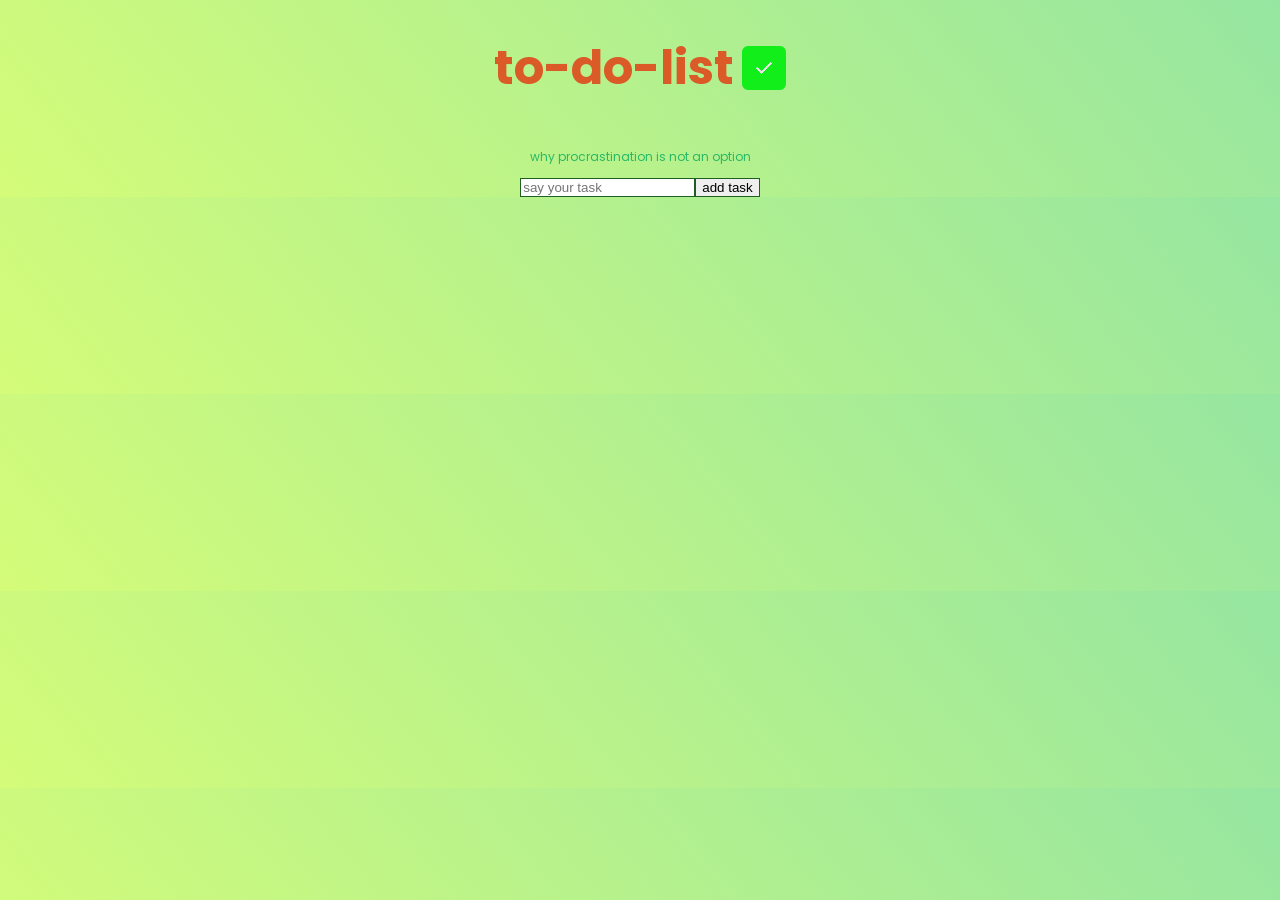
==== task.html @ 419295b9 "test the js" ====
<!DOCTYPE html>
<html lang="pt-br">
<head>
    <meta charset="UTF-8">
    <meta name="viewport" content="width=device-width, initial-scale=1.0">
    <title>toDoList</title>
    <link rel="stylesheet" href="task.css">
    <link rel="stylesheet" href="https://fonts.googleapis.com/css2?family=Material+Symbols+Outlined:opsz,wght,FILL,GRAD@20..48,100..700,0..1,-50..200&icon_names=check_circle" />
    <link rel="preconnect" href="https://fonts.googleapis.com">
<link rel="preconnect" href="https://fonts.gstatic.com" crossorigin>
<link href="https://fonts.googleapis.com/css2?family=Poppins:ital,wght@0,100;0,200;0,300;0,400;0,500;0,600;0,700;0,800;0,900;1,100;1,200;1,300;1,400;1,500;1,600;1,700;1,800;1,900&display=swap" rel="stylesheet">
</head>
<body>
   <header id="boxPresentation">
    <h1>to-do-list</h1> 
    <img src="images/check.png" alt="iconName">
   </header>
   <div>
    <p id="phrase">why procrastination is not an option</p>
   </div>
   <div id="writing">
    <input id="sayTask" type="text" placeholder="say your task">
    <button id="send" class="add" onclick="Teste()"> add task</button>
   </div>


    
    <script src="task.js"></script>
</body>
</html>
---- task.css ----
*{
    box-sizing: border-box;


}
body{
    margin: 0;
    padding: 0;
    font-family: "Poppins", sans-serif;
    background:linear-gradient(50deg, #d4fc79, #96e6a1) ;
}
#boxPresentation{
    display: flex;
    flex-direction: row; 
    align-items: center;     
    justify-content: center; 
    gap: 8px;
    
}

h1{
    text-align: center;
    font-size: 3rem;
    color: rgb(218, 90, 40);
}
img[alt="iconName"] {
    border: 2px solid #12ee19;
    background-color: #12ee19;
    padding: 8px;
    border-radius: 6px;
  }
  #phrase{
    text-align: center;
    font-size: 12px;
    color: rgb(41, 185, 101);
  }
  #writing{
    display: flex;
    flex-direction: row; 
    align-items: center;     
    justify-content: center; 
  }
  #sayTask{
    border: 1px, solid, rgb(31, 95, 31);
  }
  #send{
    border: 1px, solid, rgb(31, 95, 31);
  }
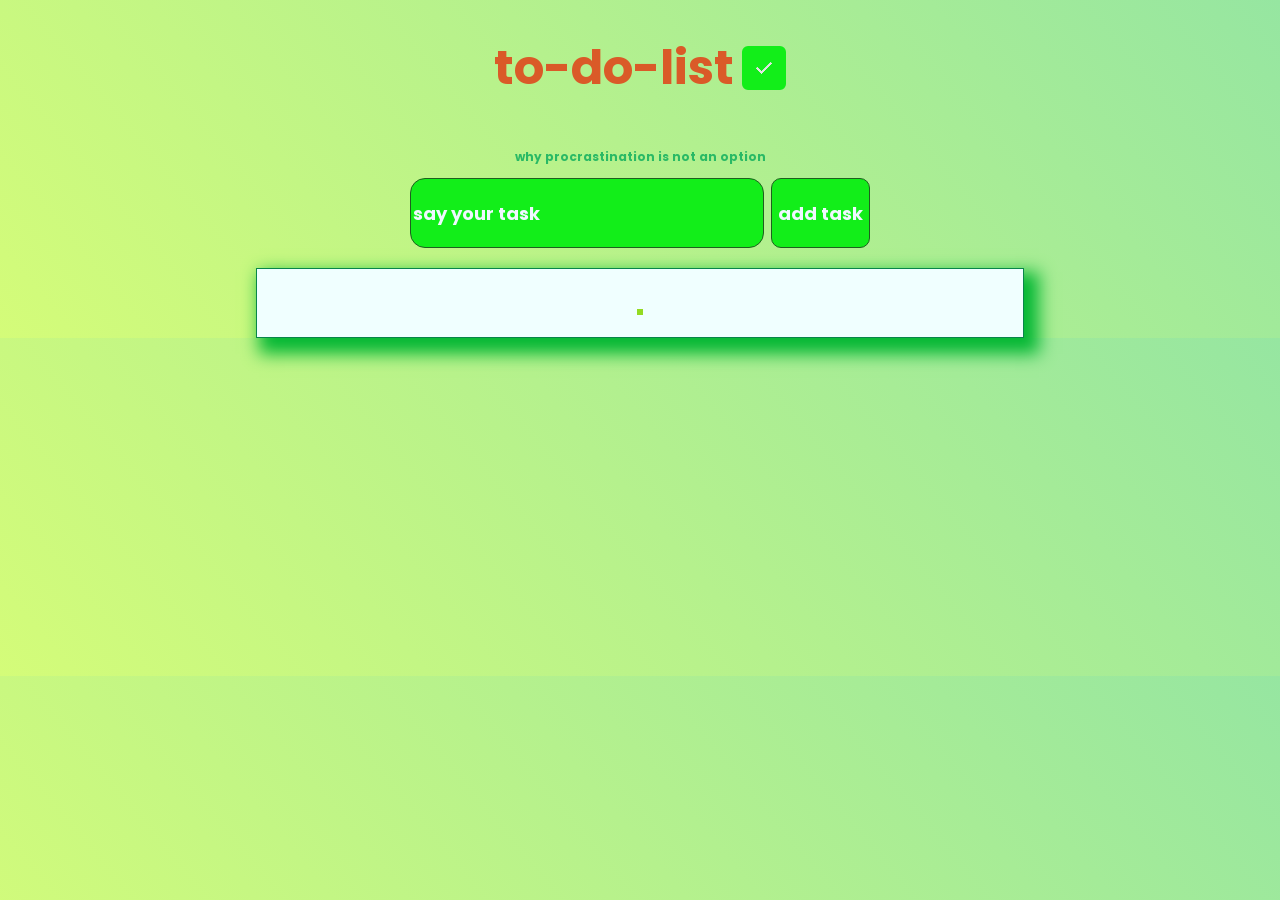
==== commit fa4aeb73: "created task list" ====
--- a/task.html
+++ b/task.html
@@ -22,7 +22,18 @@
     <input id="sayTask" type="text" placeholder="say your task">
     <button id="send" class="add" onclick="Teste()"> add task</button>
    </div>
+    <main id="toDoList">
+        <div id="itens" >
+            <div id="icon-item">
+                <div id="name-item">
+                    <div id="botao-item">
+                        
+                    </div>
 
+                </div>
+            </div>
+        </div>
+    </main>
 
     
     <script src="task.js"></script>
--- a/task.css
+++ b/task.css
@@ -33,16 +33,68 @@
     text-align: center;
     font-size: 12px;
     color: rgb(41, 185, 101);
+    font-weight: bold; 
   }
   #writing{
     display: flex;
     flex-direction: row; 
     align-items: center;     
     justify-content: center; 
+    gap: 7px;
+    margin-bottom: 20px;
   }
   #sayTask{
     border: 1px, solid, rgb(31, 95, 31);
+    height: 70px;
+    border-radius: 15px;
+    background: #12ee19;
+    color: aliceblue;
+    font-family: "Poppins", sans-serif;
+    font-size: large;
+  }
+  #sayTask::placeholder{
+    color: aliceblue;
+    font-family: "Poppins", sans-serif;
+    font-size: large;
+    font-weight: bold;        
   }
   #send{
     border: 1px, solid, rgb(31, 95, 31);
-  }+    height: 70px;
+    border-radius: 10px;
+    background: #12ee19;
+    font-family: "Poppins", sans-serif;
+    font-size: large;
+    color: aliceblue;
+    font-weight: bold;        
+  }
+  main{
+    display: flex;
+    flex-flow: row;
+    width: 90%;
+    margin: auto auto;
+    border: 1px, solid, rgb(8, 133, 74) ;
+    padding-top: 40px;
+    display: flex;
+    flex-flow: row wrap;
+    justify-content: center;
+    height: 70px;
+    width: 60%;
+    background-color: azure;
+    -moz-box-shadow: 9px 10px 16px 6px rgba(6,184,53,1);
+   box-shadow: 9px 10px 16px 6px rgba(6,184,53,1);
+  }
+  #icon-item{
+    flex: 10%;
+    border: 1px,solid,rgb(148, 219, 34);
+  }
+  #name-item{
+    flex: 75%;
+    border: 1px,solid,rgb(148, 219, 34);
+   
+  }
+  #botao-item{
+    flex: 15%;
+    border: 1px,solid,rgb(148, 219, 34);
+   
+  }
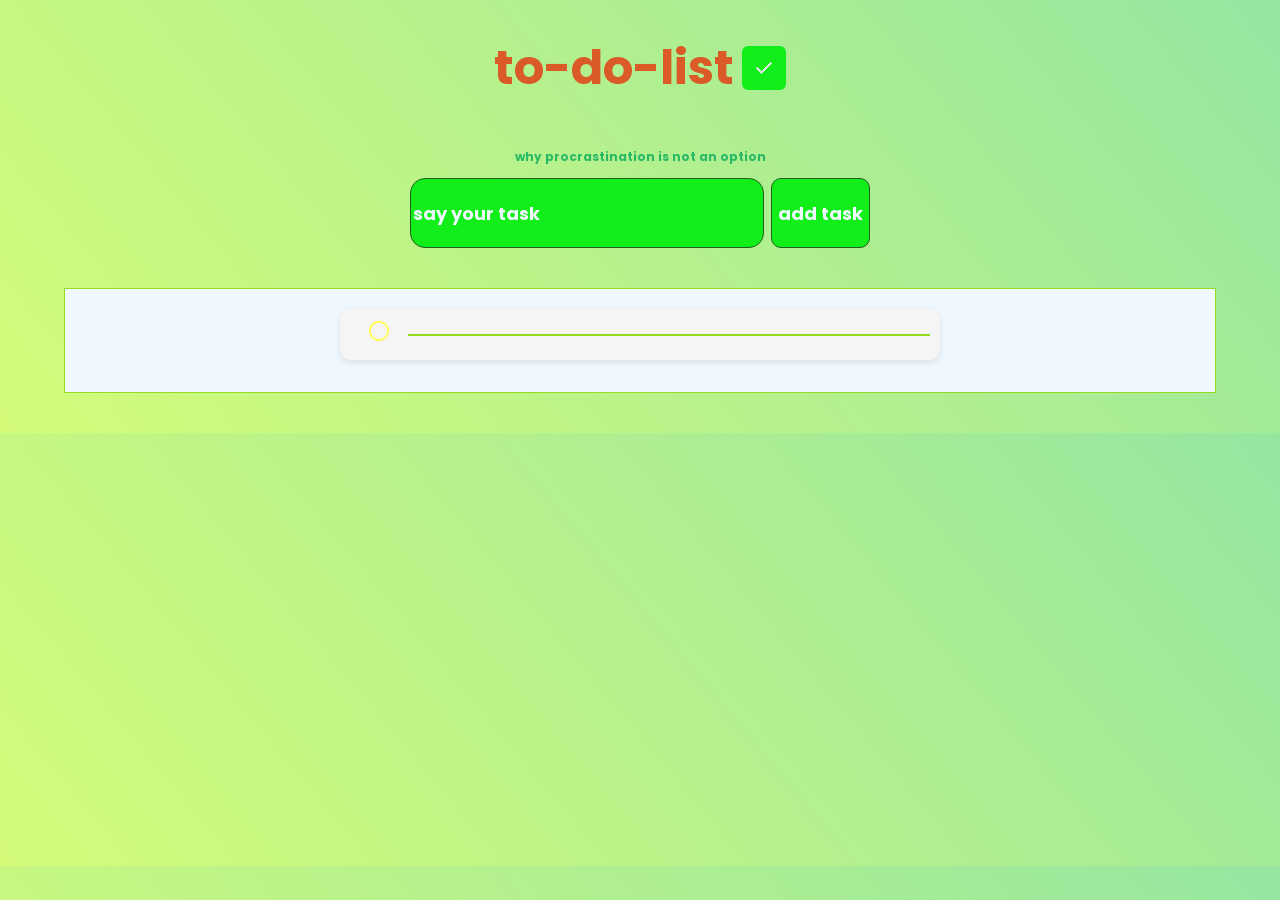
==== commit e3322ada: "html hierarchy fixed successfully" ====
--- a/task.html
+++ b/task.html
@@ -23,16 +23,18 @@
     <button id="send" class="add" onclick="Teste()"> add task</button>
    </div>
     <main id="toDoList">
-        <div id="itens" >
+        <div id="itens">
             <div id="icon-item">
-                <div id="name-item">
-                    <div id="botao-item">
-                        
-                    </div>
-
-                </div>
+              <img src="images/radio_button_unchecked_24dp_FFFF55_FILL0_wght400_GRAD0_opsz24.png" alt="noCheck">
             </div>
-        </div>
+            <div id="name-item">
+              
+            </div>
+            <div id="botao-item">
+              <!-- botões aqui -->
+            </div>
+          </div>
+          
     </main>
 
     
--- a/task.css
+++ b/task.css
@@ -68,33 +68,43 @@
     color: aliceblue;
     font-weight: bold;        
   }
-  main{
+  main {
     display: flex;
-    flex-flow: row;
+    flex-wrap: wrap;
+    gap: 16px;
     width: 90%;
-    margin: auto auto;
-    border: 1px, solid, rgb(8, 133, 74) ;
-    padding-top: 40px;
+    margin: 40px auto;
+    border: 1px solid rgb(148, 219, 34);
+    padding: 20px;
+    background-color: aliceblue;
+  }
+  
+  #itens {
     display: flex;
-    flex-flow: row wrap;
-    justify-content: center;
-    height: 70px;
-    width: 60%;
-    background-color: azure;
-    -moz-box-shadow: 9px 10px 16px 6px rgba(6,184,53,1);
-   box-shadow: 9px 10px 16px 6px rgba(6,184,53,1);
+    flex-direction: row;
+    align-items: center;
+    width: 100%;
+    max-width: 600px;
+    margin: 0 auto 12px;
+    background-color: #f5f5f5;
+    border-radius: 10px;
+    padding: 10px;
+    box-shadow: 0 2px 6px rgba(0, 0, 0, 0.1);
   }
-  #icon-item{
+  
+  #icon-item {
     flex: 10%;
-    border: 1px,solid,rgb(148, 219, 34);
+    text-align: center;
   }
-  #name-item{
+  
+  #name-item {
     flex: 75%;
-    border: 1px,solid,rgb(148, 219, 34);
-   
+    border: 1px solid rgb(148, 219, 34);
+    padding-left: 10px;
   }
-  #botao-item{
+  
+  #botao-item {
     flex: 15%;
-    border: 1px,solid,rgb(148, 219, 34);
-   
-  }
+    border: 1px solid rgb(148, 219, 34);
+    text-align: center;
+  }
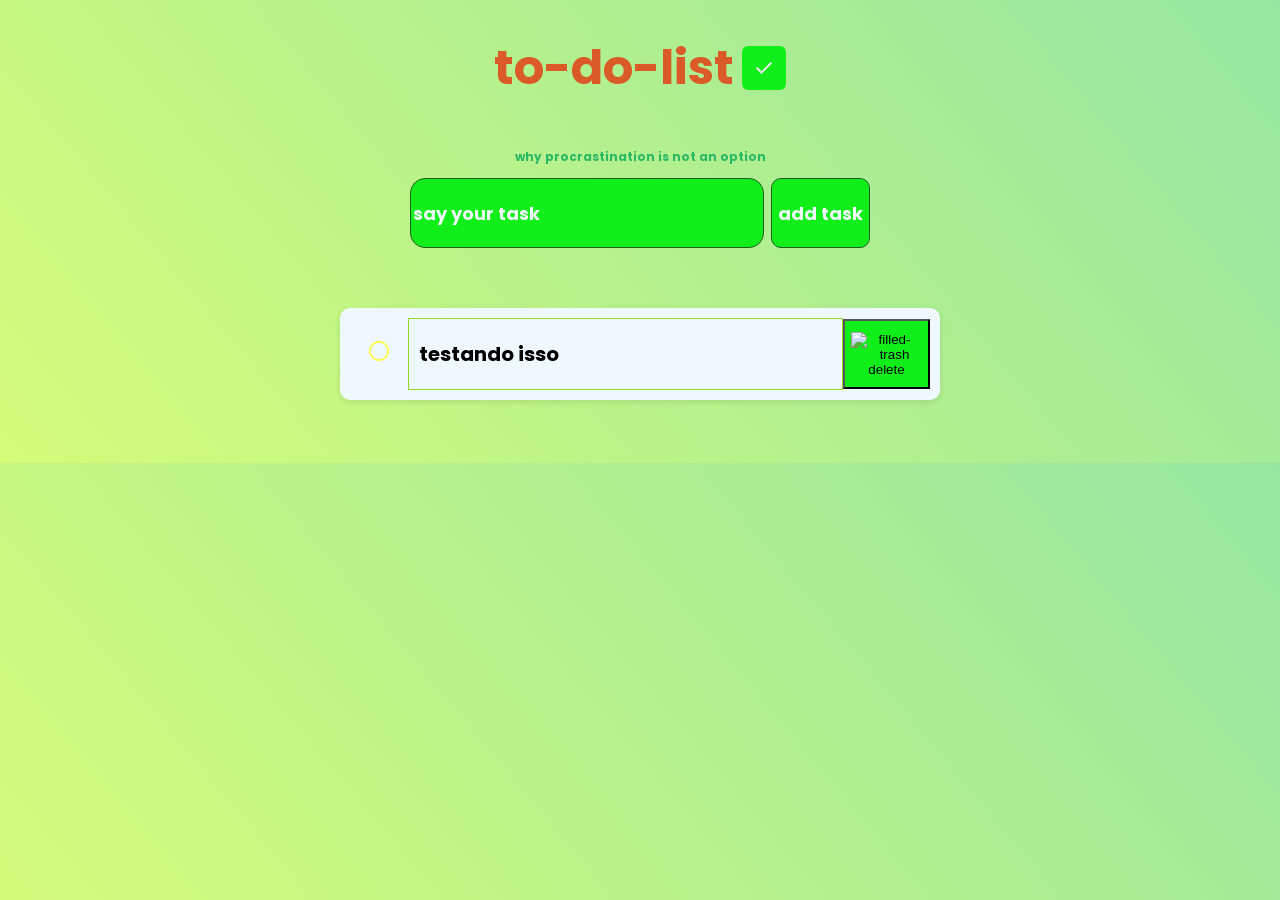
==== commit e48584a8: "main working and already tested" ====
--- a/task.html
+++ b/task.html
@@ -9,6 +9,7 @@
     <link rel="preconnect" href="https://fonts.googleapis.com">
 <link rel="preconnect" href="https://fonts.gstatic.com" crossorigin>
 <link href="https://fonts.googleapis.com/css2?family=Poppins:ital,wght@0,100;0,200;0,300;0,400;0,500;0,600;0,700;0,800;0,900;1,100;1,200;1,300;1,400;1,500;1,600;1,700;1,800;1,900&display=swap" rel="stylesheet">
+
 </head>
 <body>
    <header id="boxPresentation">
@@ -28,13 +29,12 @@
               <img src="images/radio_button_unchecked_24dp_FFFF55_FILL0_wght400_GRAD0_opsz24.png" alt="noCheck">
             </div>
             <div id="name-item">
-              
+              <p>testando isso</p>
             </div>
             <div id="botao-item">
-              <!-- botões aqui -->
+              <button  class="delete" id="delete">  <img width="15" height="15" src="https://img.icons8.com/ios-glyphs/30/filled-trash.png" alt="filled-trash"/> delete </button>
             </div>
-          </div>
-          
+          </div>          
     </main>
 
     
--- a/task.css
+++ b/task.css
@@ -74,9 +74,8 @@
     gap: 16px;
     width: 90%;
     margin: 40px auto;
-    border: 1px solid rgb(148, 219, 34);
     padding: 20px;
-    background-color: aliceblue;
+   
   }
   
   #itens {
@@ -90,6 +89,8 @@
     border-radius: 10px;
     padding: 10px;
     box-shadow: 0 2px 6px rgba(0, 0, 0, 0.1);
+    background-color: aliceblue;
+    margin-bottom: 3px;
   }
   
   #icon-item {
@@ -101,10 +102,19 @@
     flex: 75%;
     border: 1px solid rgb(148, 219, 34);
     padding-left: 10px;
+    font-size: 20px;
+    font-weight: bold;
   }
   
   #botao-item {
     flex: 15%;
-    border: 1px solid rgb(148, 219, 34);
     text-align: center;
-  }+    
+  }
+  #delete{
+    background-color: #12ee19;
+    height: 70px;
+  }
+  #delete:hover{
+  background-color: rgb(230, 15, 15); 
+  }
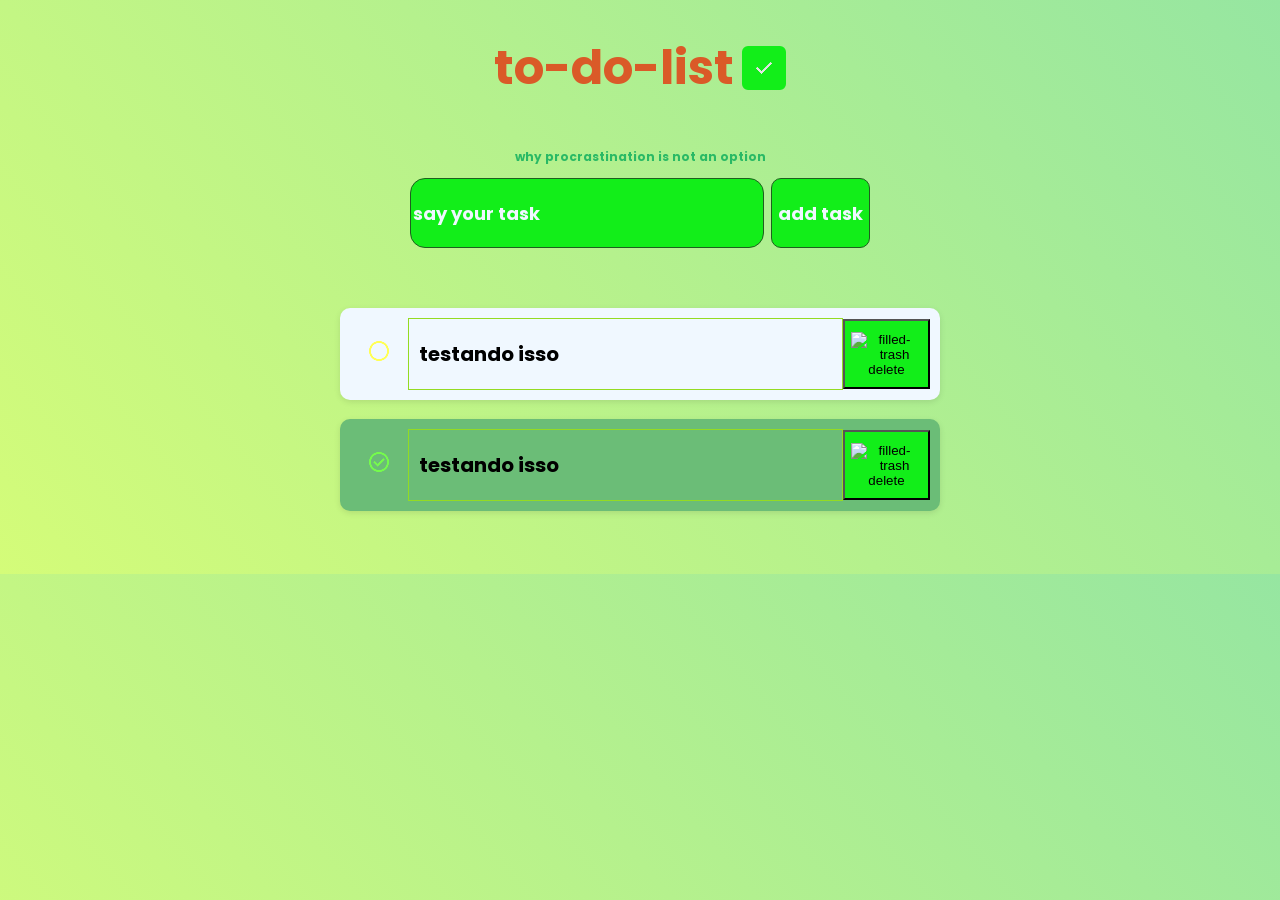
==== commit 38f699b9: "Performed code refactoring by replacing unique IDs with reusable classes to allow for the implementa" ====
--- a/task.html
+++ b/task.html
@@ -7,37 +7,46 @@
     <link rel="stylesheet" href="task.css">
     <link rel="stylesheet" href="https://fonts.googleapis.com/css2?family=Material+Symbols+Outlined:opsz,wght,FILL,GRAD@20..48,100..700,0..1,-50..200&icon_names=check_circle" />
     <link rel="preconnect" href="https://fonts.googleapis.com">
-<link rel="preconnect" href="https://fonts.gstatic.com" crossorigin>
-<link href="https://fonts.googleapis.com/css2?family=Poppins:ital,wght@0,100;0,200;0,300;0,400;0,500;0,600;0,700;0,800;0,900;1,100;1,200;1,300;1,400;1,500;1,600;1,700;1,800;1,900&display=swap" rel="stylesheet">
-
+    <link rel="preconnect" href="https://fonts.gstatic.com" crossorigin>
+    <link href="https://fonts.googleapis.com/css2?family=Poppins:ital,wght@0,100;0,200;0,300;0,400;0,500;0,600;0,700;0,800;0,900&display=swap" rel="stylesheet">
 </head>
 <body>
-   <header id="boxPresentation">
+   <header class="boxPresentation">
     <h1>to-do-list</h1> 
     <img src="images/check.png" alt="iconName">
    </header>
    <div>
-    <p id="phrase">why procrastination is not an option</p>
+    <p class="phrase">why procrastination is not an option</p>
    </div>
-   <div id="writing">
-    <input id="sayTask" type="text" placeholder="say your task">
-    <button id="send" class="add" onclick="Teste()"> add task</button>
+   <div class="writing">
+    <input class="sayTask" type="text" placeholder="say your task">
+    <button class="send add" onclick="Teste()"> add task</button>
    </div>
-    <main id="toDoList">
-        <div id="itens">
-            <div id="icon-item">
+    <main class="toDoList">
+        <div class="itens">
+            <div class="icon-item">
               <img src="images/radio_button_unchecked_24dp_FFFF55_FILL0_wght400_GRAD0_opsz24.png" alt="noCheck">
             </div>
-            <div id="name-item">
+            <div class="name-item">
               <p>testando isso</p>
             </div>
-            <div id="botao-item">
-              <button  class="delete" id="delete">  <img width="15" height="15" src="https://img.icons8.com/ios-glyphs/30/filled-trash.png" alt="filled-trash"/> delete </button>
+            <div class="botao-item">
+              <button class="delete">  <img width="15" height="15" src="https://img.icons8.com/ios-glyphs/30/filled-trash.png" alt="filled-trash"/> delete </button>
             </div>
-          </div>          
+          </div>      
+          
+          <div class="itens clicado">
+            <div class="icon-item">
+              <img src="images/check_circle_24dp_75FB4C_FILL0_wght400_GRAD0_opsz24.png" alt="Check">
+            </div>
+            <div class="name-item">
+              <p>testando isso</p>
+            </div>
+            <div class="botao-item">
+              <button class="delete">  <img width="15" height="15" src="https://img.icons8.com/ios-glyphs/30/filled-trash.png" alt="filled-trash"/> delete </button>
+            </div>
+          </div>      
     </main>
-
-    
     <script src="task.js"></script>
 </body>
 </html>
--- a/task.css
+++ b/task.css
@@ -1,120 +1,113 @@
-*{
-    box-sizing: border-box;
-
-
+* {
+  box-sizing: border-box;
 }
-body{
-    margin: 0;
-    padding: 0;
-    font-family: "Poppins", sans-serif;
-    background:linear-gradient(50deg, #d4fc79, #96e6a1) ;
+body {
+  margin: 0;
+  padding: 0;
+  font-family: "Poppins", sans-serif;
+  background: linear-gradient(50deg, #d4fc79, #96e6a1);
 }
-#boxPresentation{
-    display: flex;
-    flex-direction: row; 
-    align-items: center;     
-    justify-content: center; 
-    gap: 8px;
-    
+.boxPresentation {
+  display: flex;
+  flex-direction: row; 
+  align-items: center;     
+  justify-content: center; 
+  gap: 8px;
 }
-
-h1{
-    text-align: center;
-    font-size: 3rem;
-    color: rgb(218, 90, 40);
+h1 {
+  text-align: center;
+  font-size: 3rem;
+  color: rgb(218, 90, 40);
 }
 img[alt="iconName"] {
-    border: 2px solid #12ee19;
-    background-color: #12ee19;
-    padding: 8px;
-    border-radius: 6px;
-  }
-  #phrase{
-    text-align: center;
-    font-size: 12px;
-    color: rgb(41, 185, 101);
-    font-weight: bold; 
-  }
-  #writing{
-    display: flex;
-    flex-direction: row; 
-    align-items: center;     
-    justify-content: center; 
-    gap: 7px;
-    margin-bottom: 20px;
-  }
-  #sayTask{
-    border: 1px, solid, rgb(31, 95, 31);
-    height: 70px;
-    border-radius: 15px;
-    background: #12ee19;
-    color: aliceblue;
-    font-family: "Poppins", sans-serif;
-    font-size: large;
-  }
-  #sayTask::placeholder{
-    color: aliceblue;
-    font-family: "Poppins", sans-serif;
-    font-size: large;
-    font-weight: bold;        
-  }
-  #send{
-    border: 1px, solid, rgb(31, 95, 31);
-    height: 70px;
-    border-radius: 10px;
-    background: #12ee19;
-    font-family: "Poppins", sans-serif;
-    font-size: large;
-    color: aliceblue;
-    font-weight: bold;        
-  }
-  main {
-    display: flex;
-    flex-wrap: wrap;
-    gap: 16px;
-    width: 90%;
-    margin: 40px auto;
-    padding: 20px;
-   
-  }
-  
-  #itens {
-    display: flex;
-    flex-direction: row;
-    align-items: center;
-    width: 100%;
-    max-width: 600px;
-    margin: 0 auto 12px;
-    background-color: #f5f5f5;
-    border-radius: 10px;
-    padding: 10px;
-    box-shadow: 0 2px 6px rgba(0, 0, 0, 0.1);
-    background-color: aliceblue;
-    margin-bottom: 3px;
-  }
-  
-  #icon-item {
-    flex: 10%;
-    text-align: center;
-  }
-  
-  #name-item {
-    flex: 75%;
-    border: 1px solid rgb(148, 219, 34);
-    padding-left: 10px;
-    font-size: 20px;
-    font-weight: bold;
-  }
-  
-  #botao-item {
-    flex: 15%;
-    text-align: center;
-    
-  }
-  #delete{
-    background-color: #12ee19;
-    height: 70px;
-  }
-  #delete:hover{
+  border: 2px solid #12ee19;
+  background-color: #12ee19;
+  padding: 8px;
+  border-radius: 6px;
+}
+.phrase {
+  text-align: center;
+  font-size: 12px;
+  color: rgb(41, 185, 101);
+  font-weight: bold; 
+}
+.writing {
+  display: flex;
+  flex-direction: row; 
+  align-items: center;     
+  justify-content: center; 
+  gap: 7px;
+  margin-bottom: 20px;
+}
+.sayTask {
+  border: 1px solid rgb(31, 95, 31);
+  height: 70px;
+  border-radius: 15px;
+  background: #12ee19;
+  color: aliceblue;
+  font-family: "Poppins", sans-serif;
+  font-size: large;
+}
+.sayTask::placeholder {
+  color: aliceblue;
+  font-family: "Poppins", sans-serif;
+  font-size: large;
+  font-weight: bold;        
+}
+.send {
+  border: 1px solid rgb(31, 95, 31);
+  height: 70px;
+  border-radius: 10px;
+  background: #12ee19;
+  font-family: "Poppins", sans-serif;
+  font-size: large;
+  color: aliceblue;
+  font-weight: bold;        
+}
+main {
+  display: flex;
+  flex-wrap: wrap;
+  gap: 16px;
+  width: 90%;
+  margin: 40px auto;
+  padding: 20px;
+}
+.itens {
+  display: flex;
+  flex-direction: row;
+  align-items: center;
+  width: 100%;
+  max-width: 600px;
+  margin: 0 auto 12px;
+  background-color: #f5f5f5;
+  border-radius: 10px;
+  padding: 10px;
+  box-shadow: 0 2px 6px rgba(0, 0, 0, 0.1);
+  background-color: aliceblue;
+  margin-bottom: 3px;
+}
+.itens.clicado {
+  background: #6bbd77;
+}
+.icon-item {
+  flex: 10%;
+  text-align: center;
+}
+.name-item {
+  flex: 75%;
+  border: 1px solid rgb(148, 219, 34);
+  padding-left: 10px;
+  font-size: 20px;
+  font-weight: bold;
+}
+.botao-item {
+  flex: 15%;
+  text-align: center;
+}
+.delete {
+  background-color: #12ee19;
+  height: 70px;
+}
+.delete:hover {
   background-color: rgb(230, 15, 15); 
-  }
+}
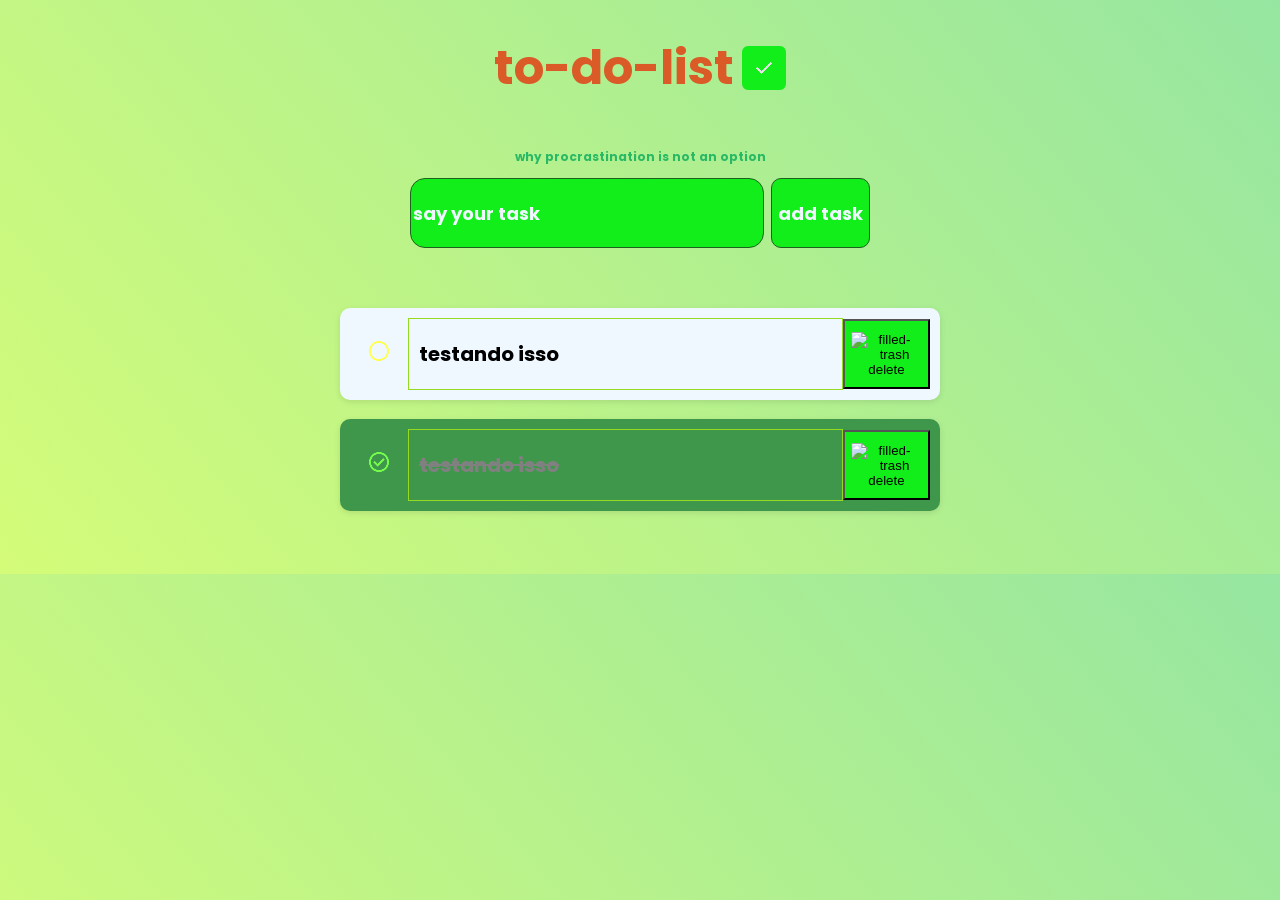
==== commit f315e66c: "I created a feature that adds tasks when clicking add task" ====
--- a/task.html
+++ b/task.html
@@ -19,10 +19,10 @@
     <p class="phrase">why procrastination is not an option</p>
    </div>
    <div class="writing">
-    <input class="sayTask" type="text" placeholder="say your task">
-    <button class="send add" onclick="Teste()"> add task</button>
+    <input id="inpuTask" class="sayTask" type="text" placeholder="say your task">
+    <button id="btn-add"  class="send add" onclick="addTask()"> add task</button>
    </div>
-    <main class="toDoList">
+    <main id="main" class="toDoList">
         <div class="itens">
             <div class="icon-item">
               <img src="images/radio_button_unchecked_24dp_FFFF55_FILL0_wght400_GRAD0_opsz24.png" alt="noCheck">
@@ -43,7 +43,7 @@
               <p>testando isso</p>
             </div>
             <div class="botao-item">
-              <button class="delete">  <img width="15" height="15" src="https://img.icons8.com/ios-glyphs/30/filled-trash.png" alt="filled-trash"/> delete </button>
+              <button id="deleteThis" class="delete">  <img width="15" height="15" src="https://img.icons8.com/ios-glyphs/30/filled-trash.png" alt="filled-trash"/> delete </button>
             </div>
           </div>      
     </main>
--- a/task.css
+++ b/task.css
@@ -87,7 +87,11 @@
   margin-bottom: 3px;
 }
 .itens.clicado {
-  background: #6bbd77;
+  background: #3f974c;
+}
+.itens.clicado .name-item {
+  text-decoration: line-through;
+  color: gray;
 }
 .icon-item {
   flex: 10%;
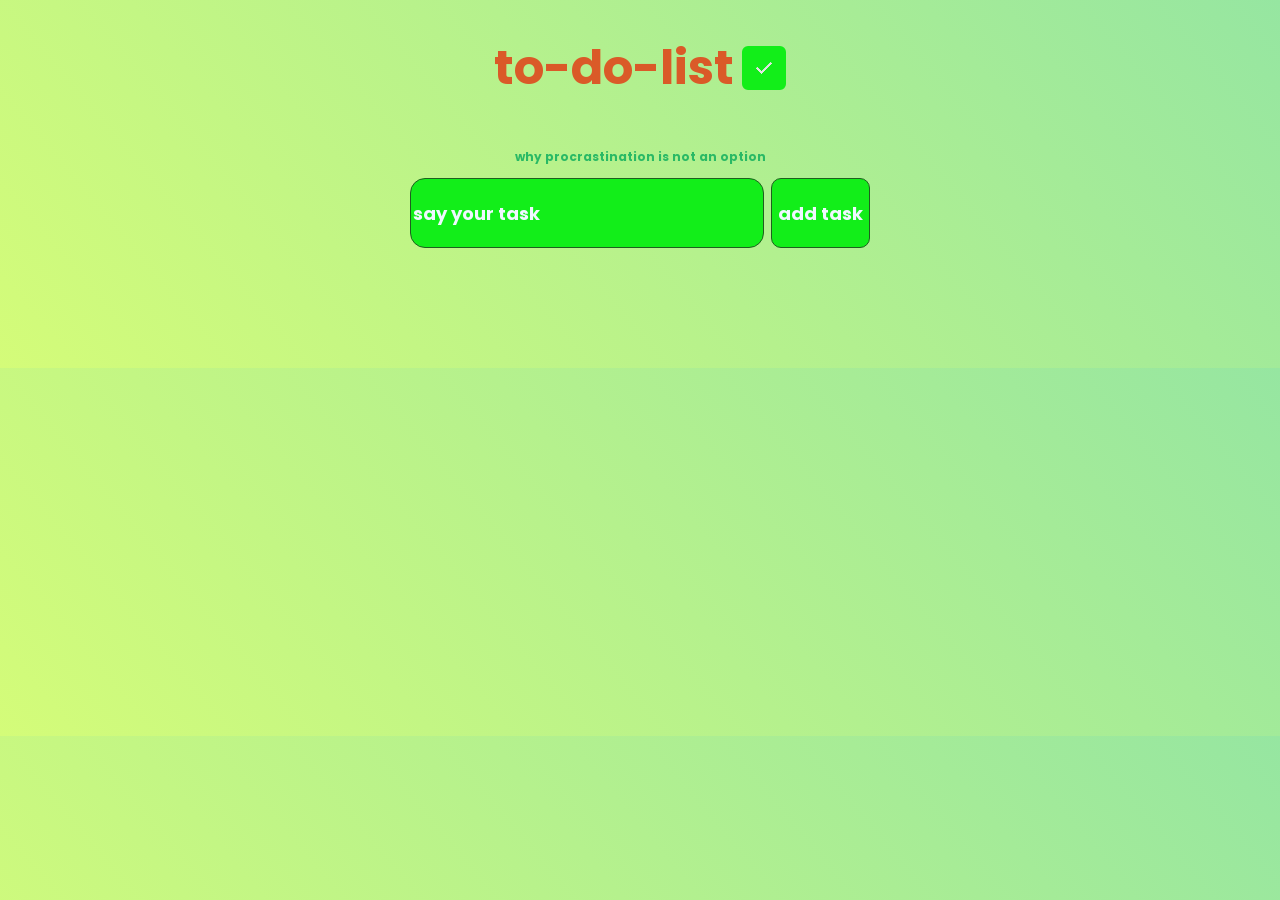
==== commit dbe742a9: "I created the functionality that when a task is added the input field is reset" ====
--- a/task.html
+++ b/task.html
@@ -23,29 +23,7 @@
     <button id="btn-add"  class="send add" onclick="addTask()"> add task</button>
    </div>
     <main id="main" class="toDoList">
-        <div class="itens">
-            <div class="icon-item">
-              <img src="images/radio_button_unchecked_24dp_FFFF55_FILL0_wght400_GRAD0_opsz24.png" alt="noCheck">
-            </div>
-            <div class="name-item">
-              <p>testando isso</p>
-            </div>
-            <div class="botao-item">
-              <button class="delete">  <img width="15" height="15" src="https://img.icons8.com/ios-glyphs/30/filled-trash.png" alt="filled-trash"/> delete </button>
-            </div>
-          </div>      
-          
-          <div class="itens clicado">
-            <div class="icon-item">
-              <img src="images/check_circle_24dp_75FB4C_FILL0_wght400_GRAD0_opsz24.png" alt="Check">
-            </div>
-            <div class="name-item">
-              <p>testando isso</p>
-            </div>
-            <div class="botao-item">
-              <button id="deleteThis" class="delete">  <img width="15" height="15" src="https://img.icons8.com/ios-glyphs/30/filled-trash.png" alt="filled-trash"/> delete </button>
-            </div>
-          </div>      
+        
     </main>
     <script src="task.js"></script>
 </body>
